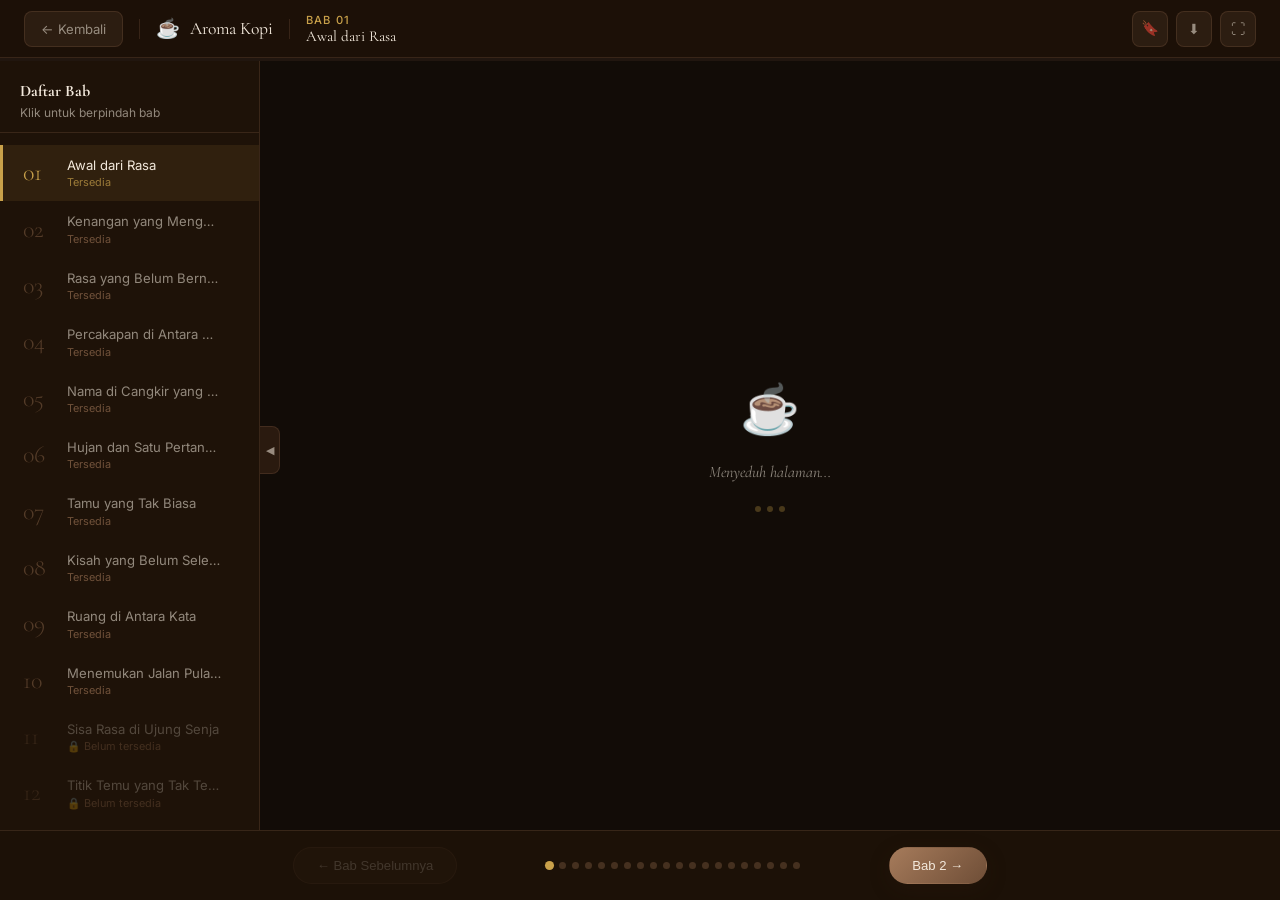
==== pdf-viewer.html @ 1c387f7a "Update pdf-viewer.html" ====
<!DOCTYPE html>
<html lang="id">
<head>
  <meta charset="UTF-8">
  <meta name="viewport" content="width=device-width, initial-scale=1.0">
  <title>PDF Viewer — Aroma Kopi, Rasa Kenangan</title>
  <link rel="preconnect" href="https://fonts.googleapis.com">
  <link rel="preconnect" href="https://fonts.gstatic.com" crossorigin>
  <link href="https://fonts.googleapis.com/css2?family=Cormorant+Garamond:ital,wght@0,400;0,500;0,600;1,400&family=Inter:wght@300;400;500&display=swap" rel="stylesheet">
  <style>
    *, *::before, *::after { box-sizing: border-box; margin: 0; padding: 0; }

    :root {
      --bg:          #120C07;
      --surface:     #1E1208;
      --surface2:    #2A1A0F;
      --border:      rgba(166,123,91,0.2);
      --gold:        #C9A14A;
      --gold-light:  #E8C987;
      --cream:       #F3E9DC;
      --cream-dim:   rgba(243,233,220,0.55);
      --brown:       #A67B5B;
      --transition:  all 0.3s cubic-bezier(0.4,0,0.2,1);
    }

    html, body {
      height: 100%; background: var(--bg);
      color: var(--cream); font-family: 'Inter', sans-serif;
      overflow: hidden;
    }

    /* ── Top Bar ── */
    .topbar {
      position: fixed; top: 0; left: 0; right: 0; z-index: 100;
      height: 58px;
      background: rgba(30,18,8,0.92);
      backdrop-filter: blur(16px);
      border-bottom: 1px solid var(--border);
      display: flex; align-items: center;
      padding: 0 1.5rem; gap: 1rem;
    }

    .topbar-brand {
      display: flex; align-items: center; gap: 0.6rem;
      font-family: 'Cormorant Garamond', serif;
      font-size: 1.1rem; color: var(--cream);
      text-decoration: none; white-space: nowrap;
      flex-shrink: 0;
    }
    .topbar-brand span:first-child { font-size: 1.2rem; }

    .topbar-divider {
      width: 1px; height: 20px;
      background: var(--border); flex-shrink: 0;
    }

    .chapter-info {
      flex: 1; min-width: 0;
    }
    .chapter-info-label {
      font-size: 0.7rem; letter-spacing: 0.12em;
      text-transform: uppercase; color: var(--gold);
      font-weight: 500;
    }
    .chapter-info-title {
      font-family: 'Cormorant Garamond', serif;
      font-size: 0.95rem; color: var(--cream);
      white-space: nowrap; overflow: hidden; text-overflow: ellipsis;
    }

    .topbar-actions {
      display: flex; align-items: center; gap: 0.5rem; flex-shrink: 0;
    }

    .icon-btn {
      width: 36px; height: 36px;
      background: rgba(166,123,91,0.12);
      border: 1px solid var(--border);
      border-radius: 8px; color: var(--cream-dim);
      font-size: 0.9rem; cursor: pointer;
      display: flex; align-items: center; justify-content: center;
      transition: var(--transition); position: relative;
    }
    .icon-btn:hover {
      background: rgba(201,161,74,0.15);
      border-color: rgba(201,161,74,0.3);
      color: var(--gold);
    }
    .icon-btn[data-bookmarked="true"] { color: var(--gold); }

    .icon-btn .tooltip {
      position: absolute; bottom: calc(100% + 8px); left: 50%;
      transform: translateX(-50%);
      background: var(--surface2);
      border: 1px solid var(--border);
      color: var(--cream); font-size: 0.72rem;
      padding: 0.3rem 0.6rem; border-radius: 6px;
      white-space: nowrap; pointer-events: none;
      opacity: 0; transition: opacity 0.2s;
    }
    .icon-btn:hover .tooltip { opacity: 1; }

    .btn-back {
      display: flex; align-items: center; gap: 0.5rem;
      padding: 0 1rem; height: 36px;
      background: rgba(166,123,91,0.12);
      border: 1px solid var(--border);
      border-radius: 8px; color: var(--cream-dim);
      font-size: 0.82rem; cursor: pointer;
      transition: var(--transition); text-decoration: none;
      white-space: nowrap;
    }
    .btn-back:hover { color: var(--cream); border-color: var(--brown); }

    /* ── Reading Progress Bar ── */
    .reading-progress {
      position: fixed; top: 58px; left: 0; right: 0; z-index: 99;
      height: 3px; background: rgba(166,123,91,0.1);
    }
    .reading-progress-fill {
      height: 100%;
      background: linear-gradient(90deg, var(--brown), var(--gold));
      width: 0%; transition: width 0.3s ease;
    }

    /* ── Main Layout ── */
    .main {
      position: fixed;
      top: 61px; bottom: 70px;
      left: 0; right: 0;
      display: flex;
    }

    /* ── Side Panel ── */
    .side-panel {
      width: 260px; flex-shrink: 0;
      background: var(--surface);
      border-right: 1px solid var(--border);
      display: flex; flex-direction: column;
      transition: width 0.35s cubic-bezier(0.4,0,0.2,1),
                  opacity 0.35s ease;
      overflow: hidden;
    }
    .side-panel.collapsed { width: 0; opacity: 0; }

    .side-panel-header {
      padding: 1.25rem 1.25rem 0.75rem;
      border-bottom: 1px solid var(--border);
      flex-shrink: 0;
    }
    .side-panel-header h3 {
      font-family: 'Cormorant Garamond', serif;
      font-size: 1rem; color: var(--cream); margin-bottom: 0.25rem;
    }
    .side-panel-header p {
      font-size: 0.75rem; color: var(--cream-dim);
    }

    .chapter-list {
      flex: 1; overflow-y: auto; padding: 0.75rem 0;
    }
    .chapter-list::-webkit-scrollbar { width: 4px; }
    .chapter-list::-webkit-scrollbar-track { background: transparent; }
    .chapter-list::-webkit-scrollbar-thumb { background: var(--border); border-radius: 2px; }

    .chapter-item {
      display: flex; align-items: center; gap: 0.75rem;
      padding: 0.75rem 1.25rem;
      cursor: pointer; transition: var(--transition);
      border-left: 3px solid transparent;
      position: relative;
    }
    .chapter-item:hover { background: rgba(166,123,91,0.08); }
    .chapter-item.active {
      background: rgba(201,161,74,0.1);
      border-left-color: var(--gold);
    }
    .chapter-item.locked { opacity: 0.45; cursor: not-allowed; }

    .chapter-item-num {
      font-family: 'Cormorant Garamond', serif;
      font-size: 1.5rem; font-weight: 300;
      color: rgba(166,123,91,0.4); line-height: 1;
      min-width: 32px;
    }
    .chapter-item.active .chapter-item-num { color: var(--gold); }

    .chapter-item-info { flex: 1; min-width: 0; }
    .chapter-item-title {
      font-size: 0.82rem; color: var(--cream-dim);
      white-space: nowrap; overflow: hidden; text-overflow: ellipsis;
      transition: color 0.2s;
    }
    .chapter-item:hover .chapter-item-title,
    .chapter-item.active .chapter-item-title { color: var(--cream); }
    .chapter-item-status {
      font-size: 0.68rem; color: rgba(166,123,91,0.6);
      margin-top: 0.15rem;
    }
    .chapter-item.active .chapter-item-status { color: var(--gold); opacity: 0.7; }

    .read-dot {
      width: 6px; height: 6px; border-radius: 50%;
      background: var(--gold); flex-shrink: 0;
      opacity: 0; transition: opacity 0.2s;
    }
    .chapter-item.read .read-dot { opacity: 1; }

    /* ── PDF Area ── */
    .pdf-area {
      flex: 1; position: relative; overflow: hidden;
    }

    .pdf-loading {
      position: absolute; inset: 0;
      display: flex; flex-direction: column;
      align-items: center; justify-content: center; gap: 1.5rem;
      z-index: 10;
    }
    .loading-cup {
      font-size: 3rem; animation: float 2s ease-in-out infinite;
    }
    @keyframes float {
      0%, 100% { transform: translateY(0); }
      50% { transform: translateY(-10px); }
    }
    .loading-text {
      font-family: 'Cormorant Garamond', serif;
      font-size: 1rem; color: var(--cream-dim); font-style: italic;
    }
    .loading-dots {
      display: flex; gap: 6px;
    }
    .loading-dots span {
      width: 6px; height: 6px; border-radius: 50%;
      background: var(--gold); opacity: 0.3;
      animation: dotPulse 1.2s ease-in-out infinite;
    }
    .loading-dots span:nth-child(2) { animation-delay: 0.2s; }
    .loading-dots span:nth-child(3) { animation-delay: 0.4s; }
    @keyframes dotPulse {
      0%, 100% { opacity: 0.3; transform: scale(1); }
      50% { opacity: 1; transform: scale(1.3); }
    }

    #pdfFrame {
      width: 100%; height: 100%;
      border: none; display: none;
    }

    /* ── Bottom Nav ── */
    .bottombar {
      position: fixed; bottom: 0; left: 0; right: 0; z-index: 100;
      height: 70px;
      background: rgba(30,18,8,0.95);
      backdrop-filter: blur(16px);
      border-top: 1px solid var(--border);
      display: flex; align-items: center; justify-content: center;
      gap: 1rem; padding: 0 2rem;
    }

    .nav-chapter-btn {
      display: flex; align-items: center; gap: 0.6rem;
      padding: 0.65rem 1.4rem;
      background: rgba(166,123,91,0.1);
      border: 1px solid var(--border);
      border-radius: 30px; color: var(--cream-dim);
      font-size: 0.82rem; font-weight: 400;
      cursor: pointer; transition: var(--transition);
      text-decoration: none; white-space: nowrap;
    }
    .nav-chapter-btn:hover:not(:disabled) {
      background: rgba(201,161,74,0.15);
      border-color: rgba(201,161,74,0.4);
      color: var(--cream);
    }
    .nav-chapter-btn:disabled {
      opacity: 0.3; cursor: not-allowed;
    }
    .nav-chapter-btn.primary {
      background: linear-gradient(135deg, var(--brown), #6F4E37);
      border-color: transparent; color: var(--cream);
      font-weight: 500;
      box-shadow: 0 6px 20px rgba(45,27,14,0.3);
    }
    .nav-chapter-btn.primary:hover:not(:disabled) {
      background: linear-gradient(135deg, var(--gold), #B8860B);
      box-shadow: 0 10px 30px rgba(201,161,74,0.3);
      transform: translateY(-1px);
    }

    .bottombar-center {
      display: flex; align-items: center; gap: 0.75rem;
      flex: 1; justify-content: center; max-width: 400px;
    }
    .chapter-dots {
      display: flex; gap: 6px; align-items: center;
    }
    .chapter-dot {
      width: 7px; height: 7px; border-radius: 50%;
      background: rgba(166,123,91,0.3);
      transition: var(--transition); cursor: pointer;
    }
    .chapter-dot.active {
      background: var(--gold); transform: scale(1.3);
    }
    .chapter-dot.read {
      background: rgba(201,161,74,0.5);
    }
    .chapter-dot:hover { background: var(--brown); }

    /* ── Toast Notification ── */
    .toast {
      position: fixed; bottom: 90px; left: 50%;
      transform: translateX(-50%) translateY(20px);
      background: var(--surface2);
      border: 1px solid var(--border);
      color: var(--cream); font-size: 0.85rem;
      padding: 0.6rem 1.25rem; border-radius: 30px;
      opacity: 0; transition: all 0.3s ease;
      pointer-events: none; z-index: 200;
      white-space: nowrap;
    }
    .toast.show {
      opacity: 1; transform: translateX(-50%) translateY(0);
    }

    /* ── Toggle Panel Button ── */
    .toggle-panel {
      position: fixed; left: 260px; top: 50%;
      transform: translateY(-50%);
      z-index: 101; transition: left 0.35s cubic-bezier(0.4,0,0.2,1);
    }
    .toggle-panel.collapsed { left: 0; }
    .toggle-panel-btn {
      width: 20px; height: 48px;
      background: var(--surface2);
      border: 1px solid var(--border);
      border-left: none;
      border-radius: 0 8px 8px 0;
      cursor: pointer; color: var(--cream-dim);
      display: flex; align-items: center; justify-content: center;
      font-size: 0.7rem; transition: var(--transition);
    }
    .toggle-panel-btn:hover { color: var(--gold); }

    /* ── Responsive ── */
    @media (max-width: 768px) {
      .side-panel { display: none; }
      .toggle-panel { display: none; }
      .topbar { padding: 0 1rem; gap: 0.75rem; }
      .chapter-info-title { display: none; }
      .bottombar { padding: 0 1rem; gap: 0.5rem; }
      .nav-chapter-btn { padding: 0.6rem 1rem; font-size: 0.78rem; }
    }
  </style>
</head>
<body>

  <!-- ── Top Bar ── -->
  <div class="topbar">
    <a href="index.html" class="btn-back">
      ← Kembali
    </a>
    <div class="topbar-divider"></div>
    <div class="topbar-brand">
      <span>☕</span>
      <span>Aroma Kopi</span>
    </div>
    <div class="topbar-divider"></div>
    <div class="chapter-info">
      <div class="chapter-info-label" id="chapterLabel">Memuat...</div>
      <div class="chapter-info-title" id="chapterTitle">—</div>
    </div>
    <div class="topbar-actions">
      <button class="icon-btn" id="bookmarkBtn" onclick="toggleBookmark()">
        🔖
        <span class="tooltip">Bookmark</span>
      </button>
      <button class="icon-btn" onclick="downloadPdf()">
        ⬇
        <span class="tooltip">Download PDF</span>
      </button>
      <button class="icon-btn" onclick="toggleFullscreen()">
        ⛶
        <span class="tooltip">Fullscreen</span>
      </button>
    </div>
  </div>

  <!-- Reading Progress -->
  <div class="reading-progress">
    <div class="reading-progress-fill" id="readingProgress"></div>
  </div>

  <!-- ── Main ── -->
  <div class="main" id="mainLayout">

    <!-- Side Panel -->
    <div class="side-panel" id="sidePanel">
      <div class="side-panel-header">
        <h3>Daftar Bab</h3>
        <p>Klik untuk berpindah bab</p>
      </div>
      <div class="chapter-list" id="chapterList"></div>
    </div>

    <!-- PDF Area -->
    <div class="pdf-area">
      <div class="pdf-loading" id="pdfLoading">
        <div class="loading-cup">☕</div>
        <div class="loading-text">Menyeduh halaman...</div>
        <div class="loading-dots">
          <span></span><span></span><span></span>
        </div>
      </div>
      <iframe id="pdfFrame" title="PDF Viewer"></iframe>
    </div>

  </div>

  <!-- Toggle Panel Button -->
  <div class="toggle-panel" id="togglePanel">
    <button class="toggle-panel-btn" onclick="toggleSidePanel()" id="togglePanelBtn">◀</button>
  </div>

  <!-- ── Bottom Nav ── -->
  <div class="bottombar">
    <button class="nav-chapter-btn" id="prevBtn" onclick="goToChapter(currentChapter - 1)" disabled>
      ← Bab Sebelumnya
    </button>
    <div class="bottombar-center">
      <div class="chapter-dots" id="chapterDots"></div>
    </div>
    <button class="nav-chapter-btn primary" id="nextBtn" onclick="goToChapter(currentChapter + 1)">
      Bab Selanjutnya →
    </button>
  </div>

  <!-- Toast -->
  <div class="toast" id="toast"></div>

  <script>
    // ── Chapter Data (Updated: 20 Chapters, Bab 1-10 Available, Bab 11-20 Locked) ──
    const CHAPTERS = [
      { num: 1, title: "Awal dari Rasa", file: "drafts/aroma_kopi_rasa_kenangan_bab1.pdf", available: true },
      { num: 2, title: "Kenangan yang Mengendap", file: "drafts/aroma_kopi_rasa_kenangan_bab2.pdf", available: true },
      { num: 3, title: "Rasa yang Belum Bernama", file: "drafts/aroma_kopi_rasa_kenangan_bab3.pdf", available: true },
      { num: 4, title: "Percakapan di Antara Hening", file: "drafts/aroma_kopi_rasa_kenangan_bab4.pdf", available: true },
      { num: 5, title: "Nama di Cangkir yang Kelima", file: "drafts/aroma_kopi_rasa_kenangan_bab5.pdf", available: true },
      { num: 6, title: "Hujan dan Satu Pertanyaan", file: "drafts/aroma_kopi_rasa_kenangan_bab6.pdf", available: true },
      { num: 7, title: "Tamu yang Tak Biasa", file: "drafts/aroma_kopi_rasa_kenangan_bab7.pdf", available: true },
      { num: 8, title: "Kisah yang Belum Selesai", file: "drafts/aroma_kopi_rasa_kenangan_bab8.pdf", available: true },
      { num: 9, title: "Ruang di Antara Kata", file: "drafts/aroma_kopi_rasa_kenangan_bab9.pdf", available: true },
      { num: 10, title: "Menemukan Jalan Pulang", file: "drafts/aroma_kopi_rasa_kenangan_bab10.pdf", available: true },
      { num: 11, title: "Sisa Rasa di Ujung Senja", file: "drafts/aroma_kopi_rasa_kenangan_bab11.pdf", available: false },
      { num: 12, title: "Titik Temu yang Tak Terduga", file: "drafts/aroma_kopi_rasa_kenangan_bab12.pdf", available: false },
      { num: 13, title: "Cerita yang Tak Bisa Diulang", file: "drafts/aroma_kopi_rasa_kenangan_bab13.pdf", available: false },
      { num: 14, title: "Jeda yang Berarti", file: "drafts/aroma_kopi_rasa_kenangan_bab14.pdf", available: false },
      { num: 15, title: "Kembali ke Stasiun Itu", file: "drafts/aroma_kopi_rasa_kenangan_bab15.pdf", available: false },
      { num: 16, title: "Kata yang Akhirnya Terucap", file: "drafts/aroma_kopi_rasa_kenangan_bab16.pdf", available: false },
      { num: 17, title: "Antara Berani dan Takut", file: "drafts/aroma_kopi_rasa_kenangan_bab17.pdf", available: false },
      { num: 18, title: "Rasa yang Tak Terbantahkan", file: "drafts/aroma_kopi_rasa_kenangan_bab18.pdf", available: false },
      { num: 19, title: "Memilih untuk Percaya", file: "drafts/aroma_kopi_rasa_kenangan_bab19.pdf", available: false },
      { num: 20, title: "Aroma yang Tersisa", file: "drafts/aroma_kopi_rasa_kenangan_bab20.pdf", available: false }
    ];

    // ── State ─────────────────────────────────────────────────
    let currentChapter = 1;
    let sidePanelOpen = true;
    let readChapters = JSON.parse(localStorage.getItem('ak_read') || '[]');
    let bookmarks    = JSON.parse(localStorage.getItem('ak_bookmarks') || '[]');

    // ── Init ─────────────────────────────────────────────────
    window.addEventListener('DOMContentLoaded', () => {
      // Get chapter from URL param
      const params = new URLSearchParams(window.location.search);
      const fileParam = params.get('file');
      const chapParam = parseInt(params.get('bab'));

      if (chapParam && CHAPTERS.find(c => c.num === chapParam)) {
        currentChapter = chapParam;
      } else if (fileParam) {
        const match = fileParam.match(/bab(\d+)/i);
        if (match) currentChapter = parseInt(match[1]);
      }

      buildChapterList();
      buildDots();
      loadChapter(currentChapter, false);
    });

    // ── Build UI ──────────────────────────────────────────────
    function buildChapterList() {
      const list = document.getElementById('chapterList');
      list.innerHTML = '';
      CHAPTERS.forEach(ch => {
        const isRead = readChapters.includes(ch.num);
        const isActive = ch.num === currentChapter;
        const div = document.createElement('div');
        div.className = `chapter-item ${isActive ? 'active' : ''} ${!ch.available ? 'locked' : ''} ${isRead ? 'read' : ''}`;
        div.dataset.num = ch.num;
        div.innerHTML = `
          <span class="chapter-item-num">${String(ch.num).padStart(2,'0')}</span>
          <div class="chapter-item-info">
            <div class="chapter-item-title">${ch.title}</div>
            <div class="chapter-item-status">${ch.available ? (isRead ? '✓ Sudah dibaca' : 'Tersedia') : '🔒 Belum tersedia'}</div>
          </div>
          <span class="read-dot"></span>
        `;
        if (ch.available) {
          div.addEventListener('click', () => goToChapter(ch.num));
        }
        list.appendChild(div);
      });
    }

    function buildDots() {
      const container = document.getElementById('chapterDots');
      container.innerHTML = '';
      CHAPTERS.forEach(ch => {
        const dot = document.createElement('div');
        dot.className = `chapter-dot ${ch.num === currentChapter ? 'active' : ''} ${readChapters.includes(ch.num) ? 'read' : ''}`;
        dot.title = `Bab ${ch.num}: ${ch.title}`;
        if (ch.available) dot.addEventListener('click', () => goToChapter(ch.num));
        container.appendChild(dot);
      });
    }

    // ── Load Chapter ─────────────────────────────────────────
    function loadChapter(num, animate = true) {
      const ch = CHAPTERS.find(c => c.num === num);
      if (!ch) return;
      if (!ch.available) {
        showToast(`Bab ${num} belum tersedia — sabar ya! ☕`);
        return;
      }

      currentChapter = num;

      // Update URL without reload
      const url = new URL(window.location);
      url.searchParams.set('bab', num);
      window.history.pushState({}, '', url);

      // Update header info
      document.getElementById('chapterLabel').textContent = `Bab ${String(num).padStart(2,'0')}`;
      document.getElementById('chapterTitle').textContent = ch.title;
      document.title = `Bab ${num}: ${ch.title} — Aroma Kopi`;

      // Update bookmark btn
      document.getElementById('bookmarkBtn').dataset.bookmarked =
        bookmarks.includes(num) ? 'true' : 'false';

      // Show loading
      const loading = document.getElementById('pdfLoading');
      const frame   = document.getElementById('pdfFrame');
      if (animate) {
        frame.style.display = 'none';
        loading.style.display = 'flex';
      }

      // Load PDF
      frame.src = ch.file + '#view=FitH&toolbar=1&navpanes=0&scrollbar=1';
      frame.onload = () => {
        loading.style.display = 'none';
        frame.style.display = 'block';
        markAsRead(num);
        // Animate reading progress
        animateReadingProgress();
      };

      // Update nav buttons
      updateNavButtons();
      buildChapterList();
      buildDots();
    }

    function goToChapter(num) {
      const ch = CHAPTERS.find(c => c.num === num);
      if (!ch) return;
      if (!ch.available) {
        showToast(`Bab ${num} belum tersedia — sabar ya! ☕`);
        return;
      }
      loadChapter(num);
    }

    // ── Nav Buttons ───────────────────────────────────────────
    function updateNavButtons() {
      const prevBtn = document.getElementById('prevBtn');
      const nextBtn = document.getElementById('nextBtn');

      const prevCh = CHAPTERS.find(c => c.num === currentChapter - 1);
      const nextCh = CHAPTERS.find(c => c.num === currentChapter + 1);

      // Prev
      if (prevCh && prevCh.available) {
        prevBtn.disabled = false;
        prevBtn.textContent = `← Bab ${prevCh.num}`;
        prevBtn.onclick = () => goToChapter(prevCh.num);
      } else if (prevCh && !prevCh.available) {
        prevBtn.disabled = false;
        prevBtn.textContent = `← Bab ${prevCh.num} (Segera)`;
        prevBtn.onclick = () => showToast(`Bab ${prevCh.num} belum tersedia — sabar ya! ☕`);
        prevBtn.className = 'nav-chapter-btn';
      } else {
        prevBtn.disabled = true;
        prevBtn.textContent = `← Bab Sebelumnya`;
      }

      // Next
      if (nextCh && nextCh.available) {
        nextBtn.disabled = false;
        nextBtn.textContent = `Bab ${nextCh.num} →`;
        nextBtn.className = 'nav-chapter-btn primary';
        nextBtn.onclick = () => goToChapter(nextCh.num);
      } else if (nextCh && !nextCh.available) {
        nextBtn.disabled = false;
        nextBtn.textContent = `Bab ${nextCh.num} (Segera) →`;
        nextBtn.className = 'nav-chapter-btn';
        nextBtn.onclick = () => showToast(`Bab ${nextCh.num} belum tersedia — sabar ya! ☕`);
      } else {
        nextBtn.disabled = true;
        nextBtn.textContent = `Selesai 🎉`;
        nextBtn.className = 'nav-chapter-btn';
      }
    }

    // ── Reading Progress ──────────────────────────────────────
    function animateReadingProgress() {
      const available = CHAPTERS.filter(c => c.available).length;
      const pct = (currentChapter / available) * 100;
      const bar = document.getElementById('readingProgress');
      bar.style.width = '0%';
      setTimeout(() => bar.style.width = Math.min(pct, 100) + '%', 200);
    }

    // ── Read Tracking ─────────────────────────────────────────
    function markAsRead(num) {
      if (!readChapters.includes(num)) {
        readChapters.push(num);
        localStorage.setItem('ak_read', JSON.stringify(readChapters));
        const times = JSON.parse(localStorage.getItem('ak_read_times') || '{}');
        times[num] = new Date().toISOString();
        localStorage.setItem('ak_read_times', JSON.stringify(times));
      }
    }

    // ── Bookmark ──────────────────────────────────────────────
    function toggleBookmark() {
      const btn = document.getElementById('bookmarkBtn');
      const idx = bookmarks.indexOf(currentChapter);
      if (idx === -1) {
        bookmarks.push(currentChapter);
        btn.dataset.bookmarked = 'true';
        showToast('🔖 Bab ini di-bookmark!');
      } else {
        bookmarks.splice(idx, 1);
        btn.dataset.bookmarked = 'false';
        showToast('Bookmark dihapus');
      }
      localStorage.setItem('ak_bookmarks', JSON.stringify(bookmarks));
    }

    // ── Side Panel ────────────────────────────────────────────
    function toggleSidePanel() {
      sidePanelOpen = !sidePanelOpen;
      const panel       = document.getElementById('sidePanel');
      const toggleWrap  = document.getElementById('togglePanel');
      const toggleBtn   = document.getElementById('togglePanelBtn');
      panel.classList.toggle('collapsed', !sidePanelOpen);
      toggleWrap.classList.toggle('collapsed', !sidePanelOpen);
      toggleBtn.textContent = sidePanelOpen ? '◀' : '▶';
    }

    // ── Download ──────────────────────────────────────────────
    function downloadPdf() {
      const ch = CHAPTERS.find(c => c.num === currentChapter);
      if (!ch || !ch.available || !ch.file) {
        showToast('Bab ini belum tersedia untuk diunduh');
        return;
      }
      const a = document.createElement('a');
      a.href = ch.file;
      a.download = `Aroma_Kopi_Bab${ch.num}_${ch.title.replace(/\s+/g,'_')}.pdf`;
      document.body.appendChild(a);
      a.click();
      document.body.removeChild(a);
      showToast('⬇ Mengunduh PDF...');
    }

    // ── Fullscreen ────────────────────────────────────────────
    function toggleFullscreen() {
      if (!document.fullscreenElement) {
        document.documentElement.requestFullscreen().catch(() => {});
      } else {
        document.exitFullscreen();
      }
    }

    // ── Toast ─────────────────────────────────────────────────
    function showToast(msg) {
      const toast = document.getElementById('toast');
      toast.textContent = msg;
      toast.classList.add('show');
      setTimeout(() => toast.classList.remove('show'), 2800);
    }

    // ── Keyboard Shortcuts ────────────────────────────────────
    document.addEventListener('keydown', e => {
      if (e.key === 'ArrowRight' || e.key === 'ArrowDown') goToChapter(currentChapter + 1);
      if (e.key === 'ArrowLeft'  || e.key === 'ArrowUp')   goToChapter(currentChapter - 1);
      if (e.key === 'b' || e.key === 'B') toggleBookmark();
      if (e.key === 'F11') { e.preventDefault(); toggleFullscreen(); }
      if ((e.ctrlKey || e.metaKey) && e.key === 'd') { e.preventDefault(); downloadPdf(); }
    });
  </script>
</body>
</html>
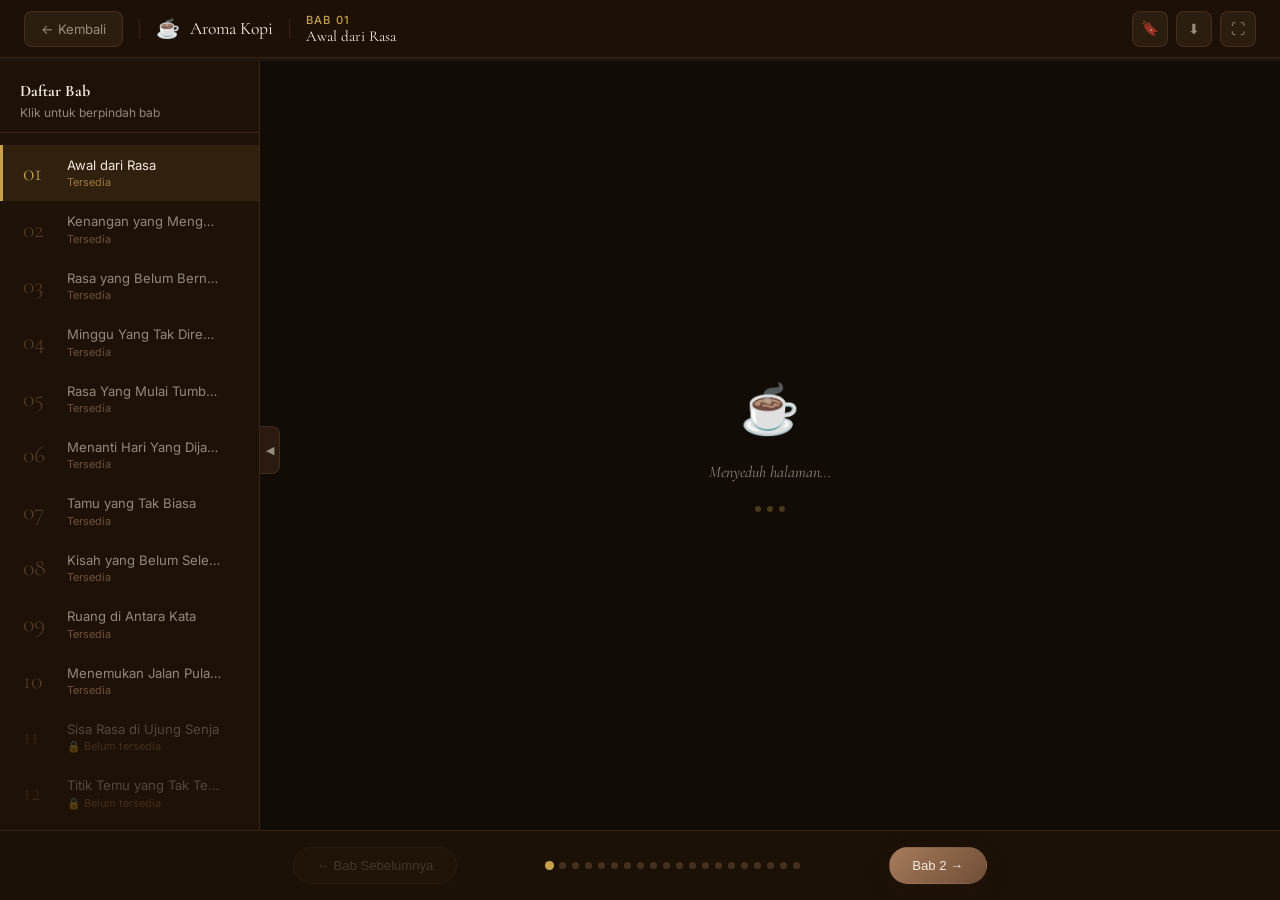
==== commit b81a5d42: "Update pdf-viewer.html" ====
--- a/pdf-viewer.html
+++ b/pdf-viewer.html
@@ -446,9 +446,9 @@
       { num: 1, title: "Awal dari Rasa", file: "drafts/aroma_kopi_rasa_kenangan_bab1.pdf", available: true },
       { num: 2, title: "Kenangan yang Mengendap", file: "drafts/aroma_kopi_rasa_kenangan_bab2.pdf", available: true },
       { num: 3, title: "Rasa yang Belum Bernama", file: "drafts/aroma_kopi_rasa_kenangan_bab3.pdf", available: true },
-      { num: 4, title: "Percakapan di Antara Hening", file: "drafts/aroma_kopi_rasa_kenangan_bab4.pdf", available: true },
-      { num: 5, title: "Nama di Cangkir yang Kelima", file: "drafts/aroma_kopi_rasa_kenangan_bab5.pdf", available: true },
-      { num: 6, title: "Hujan dan Satu Pertanyaan", file: "drafts/aroma_kopi_rasa_kenangan_bab6.pdf", available: true },
+      { num: 4, title: "Minggu Yang Tak Direncakan", file: "drafts/aroma_kopi_rasa_kenangan_bab4.pdf", available: true },
+      { num: 5, title: "Rasa Yang Mulai Tumbuh", file: "drafts/aroma_kopi_rasa_kenangan_bab5.pdf", available: true },
+      { num: 6, title: "Menanti Hari Yang Dijanjikan", file: "drafts/aroma_kopi_rasa_kenangan_bab6.pdf", available: true },
       { num: 7, title: "Tamu yang Tak Biasa", file: "drafts/aroma_kopi_rasa_kenangan_bab7.pdf", available: true },
       { num: 8, title: "Kisah yang Belum Selesai", file: "drafts/aroma_kopi_rasa_kenangan_bab8.pdf", available: true },
       { num: 9, title: "Ruang di Antara Kata", file: "drafts/aroma_kopi_rasa_kenangan_bab9.pdf", available: true },
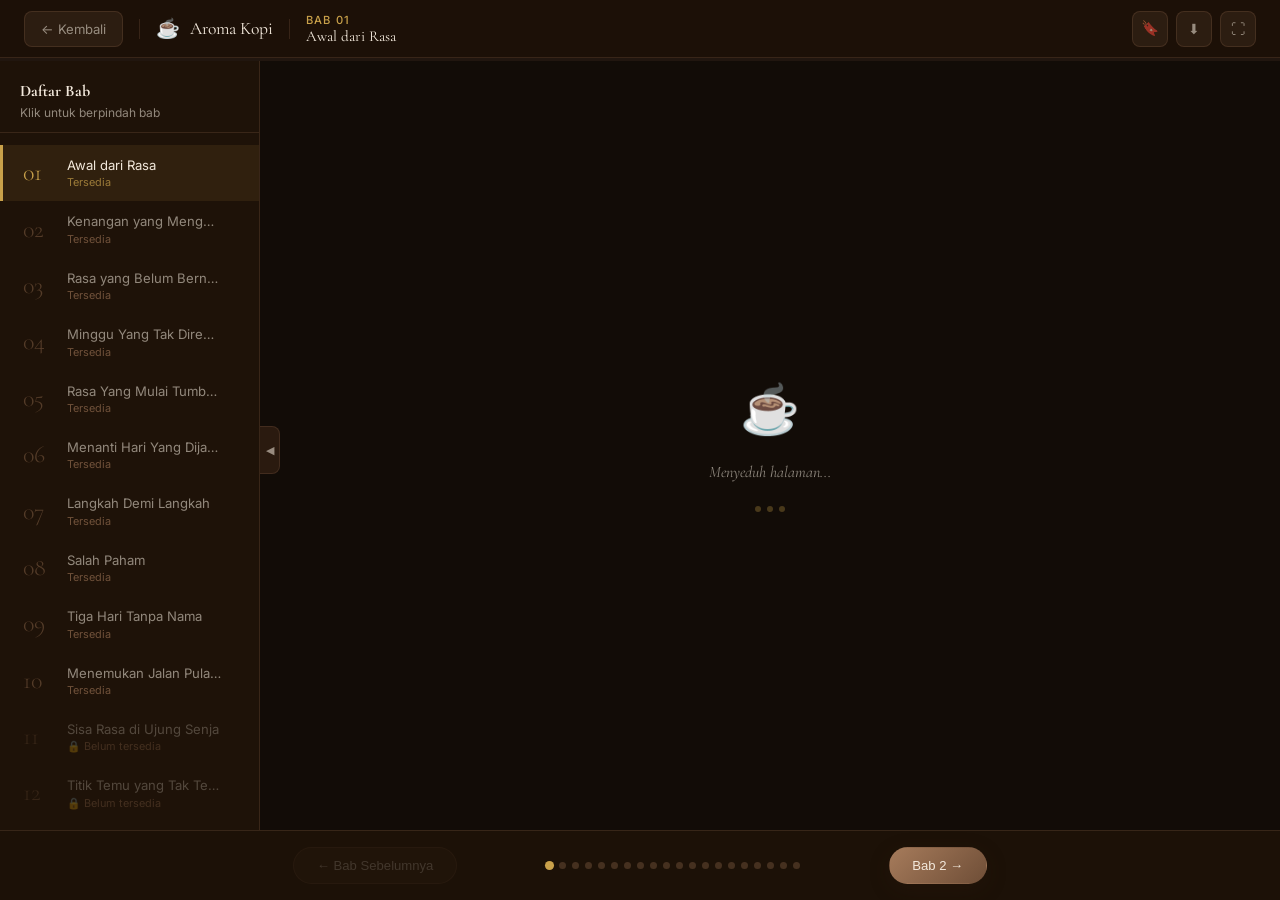
==== commit 547f1375: "Update pdf-viewer.html" ====
--- a/pdf-viewer.html
+++ b/pdf-viewer.html
@@ -449,9 +449,9 @@
       { num: 4, title: "Minggu Yang Tak Direncakan", file: "drafts/aroma_kopi_rasa_kenangan_bab4.pdf", available: true },
       { num: 5, title: "Rasa Yang Mulai Tumbuh", file: "drafts/aroma_kopi_rasa_kenangan_bab5.pdf", available: true },
       { num: 6, title: "Menanti Hari Yang Dijanjikan", file: "drafts/aroma_kopi_rasa_kenangan_bab6.pdf", available: true },
-      { num: 7, title: "Tamu yang Tak Biasa", file: "drafts/aroma_kopi_rasa_kenangan_bab7.pdf", available: true },
-      { num: 8, title: "Kisah yang Belum Selesai", file: "drafts/aroma_kopi_rasa_kenangan_bab8.pdf", available: true },
-      { num: 9, title: "Ruang di Antara Kata", file: "drafts/aroma_kopi_rasa_kenangan_bab9.pdf", available: true },
+      { num: 7, title: "Langkah Demi Langkah", file: "drafts/aroma_kopi_rasa_kenangan_bab7.pdf", available: true },
+      { num: 8, title: "Salah Paham", file: "drafts/aroma_kopi_rasa_kenangan_bab8.pdf", available: true },
+      { num: 9, title: "Tiga Hari Tanpa Nama", file: "drafts/aroma_kopi_rasa_kenangan_bab9.pdf", available: true },
       { num: 10, title: "Menemukan Jalan Pulang", file: "drafts/aroma_kopi_rasa_kenangan_bab10.pdf", available: true },
       { num: 11, title: "Sisa Rasa di Ujung Senja", file: "drafts/aroma_kopi_rasa_kenangan_bab11.pdf", available: false },
       { num: 12, title: "Titik Temu yang Tak Terduga", file: "drafts/aroma_kopi_rasa_kenangan_bab12.pdf", available: false },
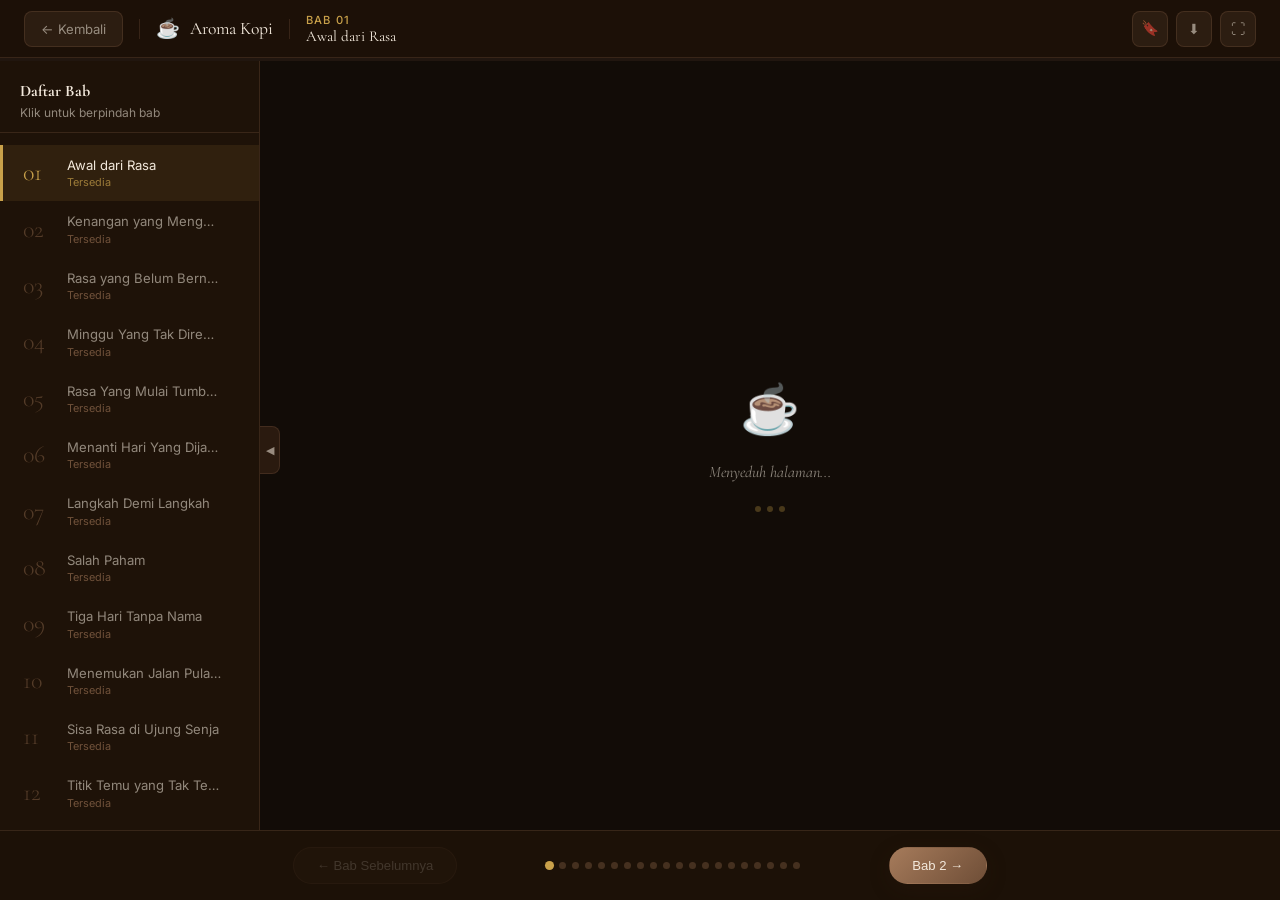
==== commit 6f7078aa: "Update pdf-viewer.html" ====
--- a/pdf-viewer.html
+++ b/pdf-viewer.html
@@ -453,9 +453,9 @@
       { num: 8, title: "Salah Paham", file: "drafts/aroma_kopi_rasa_kenangan_bab8.pdf", available: true },
       { num: 9, title: "Tiga Hari Tanpa Nama", file: "drafts/aroma_kopi_rasa_kenangan_bab9.pdf", available: true },
       { num: 10, title: "Menemukan Jalan Pulang", file: "drafts/aroma_kopi_rasa_kenangan_bab10.pdf", available: true },
-      { num: 11, title: "Sisa Rasa di Ujung Senja", file: "drafts/aroma_kopi_rasa_kenangan_bab11.pdf", available: false },
-      { num: 12, title: "Titik Temu yang Tak Terduga", file: "drafts/aroma_kopi_rasa_kenangan_bab12.pdf", available: false },
-      { num: 13, title: "Cerita yang Tak Bisa Diulang", file: "drafts/aroma_kopi_rasa_kenangan_bab13.pdf", available: false },
+      { num: 11, title: "Sisa Rasa di Ujung Senja", file: "drafts/aroma_kopi_rasa_kenangan_bab11.pdf", available: true },
+      { num: 12, title: "Titik Temu yang Tak Terduga", file: "drafts/aroma_kopi_rasa_kenangan_bab12.pdf", available: true },
+      { num: 13, title: "Cerita yang Tak Bisa Diulang", file: "drafts/aroma_kopi_rasa_kenangan_bab13.pdf", available: true },
       { num: 14, title: "Jeda yang Berarti", file: "drafts/aroma_kopi_rasa_kenangan_bab14.pdf", available: false },
       { num: 15, title: "Kembali ke Stasiun Itu", file: "drafts/aroma_kopi_rasa_kenangan_bab15.pdf", available: false },
       { num: 16, title: "Kata yang Akhirnya Terucap", file: "drafts/aroma_kopi_rasa_kenangan_bab16.pdf", available: false },
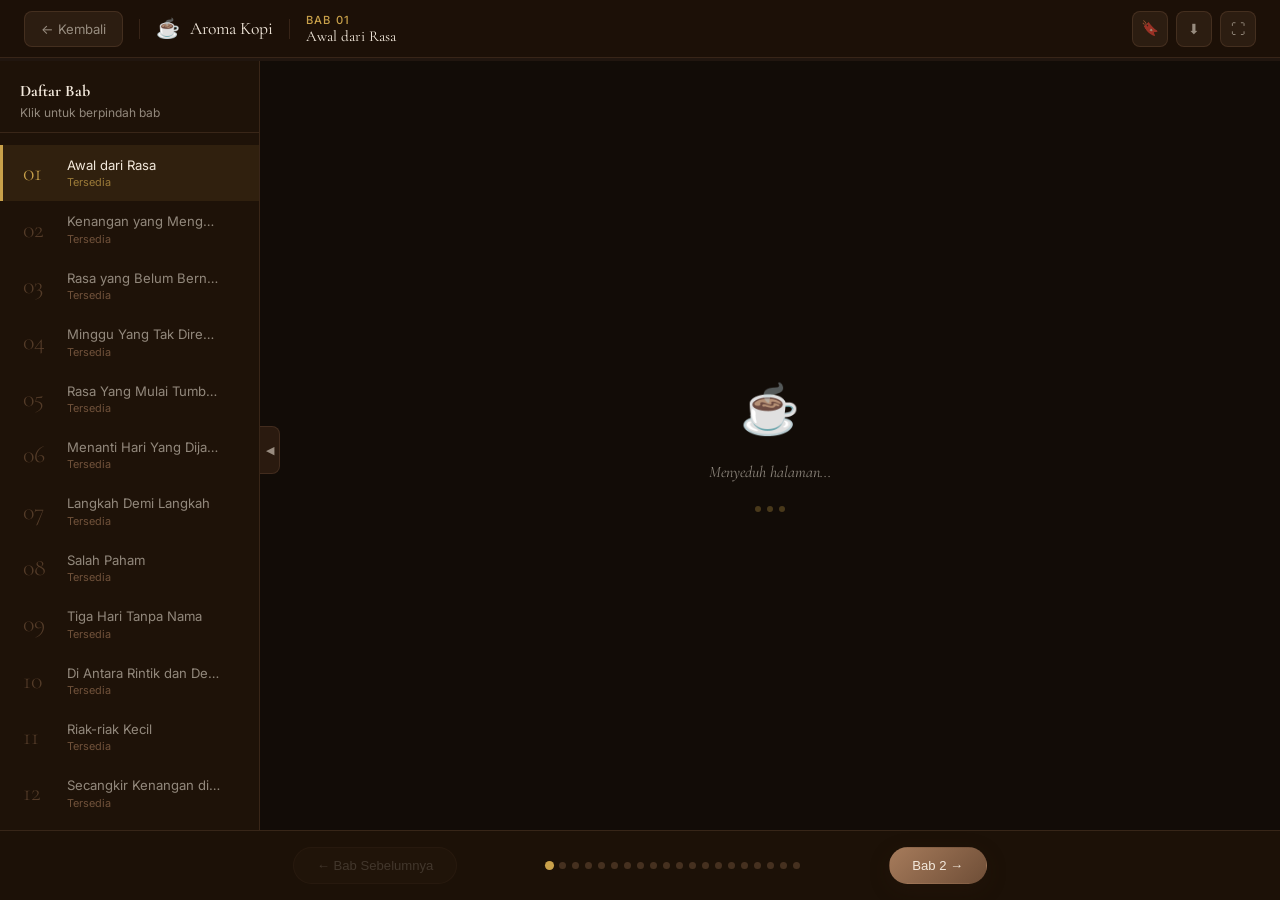
==== commit 47936a9e: "Update pdf-viewer.html" ====
--- a/pdf-viewer.html
+++ b/pdf-viewer.html
@@ -452,10 +452,10 @@
       { num: 7, title: "Langkah Demi Langkah", file: "drafts/aroma_kopi_rasa_kenangan_bab7.pdf", available: true },
       { num: 8, title: "Salah Paham", file: "drafts/aroma_kopi_rasa_kenangan_bab8.pdf", available: true },
       { num: 9, title: "Tiga Hari Tanpa Nama", file: "drafts/aroma_kopi_rasa_kenangan_bab9.pdf", available: true },
-      { num: 10, title: "Menemukan Jalan Pulang", file: "drafts/aroma_kopi_rasa_kenangan_bab10.pdf", available: true },
-      { num: 11, title: "Sisa Rasa di Ujung Senja", file: "drafts/aroma_kopi_rasa_kenangan_bab11.pdf", available: true },
-      { num: 12, title: "Titik Temu yang Tak Terduga", file: "drafts/aroma_kopi_rasa_kenangan_bab12.pdf", available: true },
-      { num: 13, title: "Cerita yang Tak Bisa Diulang", file: "drafts/aroma_kopi_rasa_kenangan_bab13.pdf", available: true },
+      { num: 10, title: "Di Antara Rintik dan Dekap", file: "drafts/aroma_kopi_rasa_kenangan_bab10.pdf", available: true },
+      { num: 11, title: "Riak-riak Kecil", file: "drafts/aroma_kopi_rasa_kenangan_bab11.pdf", available: true },
+      { num: 12, title: "Secangkir Kenangan di Kala Hujan", file: "drafts/aroma_kopi_rasa_kenangan_bab12.pdf", available: true },
+      { num: 13, title: "Hal-Hal yang Tak Terucap", file: "drafts/aroma_kopi_rasa_kenangan_bab13.pdf", available: true },
       { num: 14, title: "Jeda yang Berarti", file: "drafts/aroma_kopi_rasa_kenangan_bab14.pdf", available: false },
       { num: 15, title: "Kembali ke Stasiun Itu", file: "drafts/aroma_kopi_rasa_kenangan_bab15.pdf", available: false },
       { num: 16, title: "Kata yang Akhirnya Terucap", file: "drafts/aroma_kopi_rasa_kenangan_bab16.pdf", available: false },
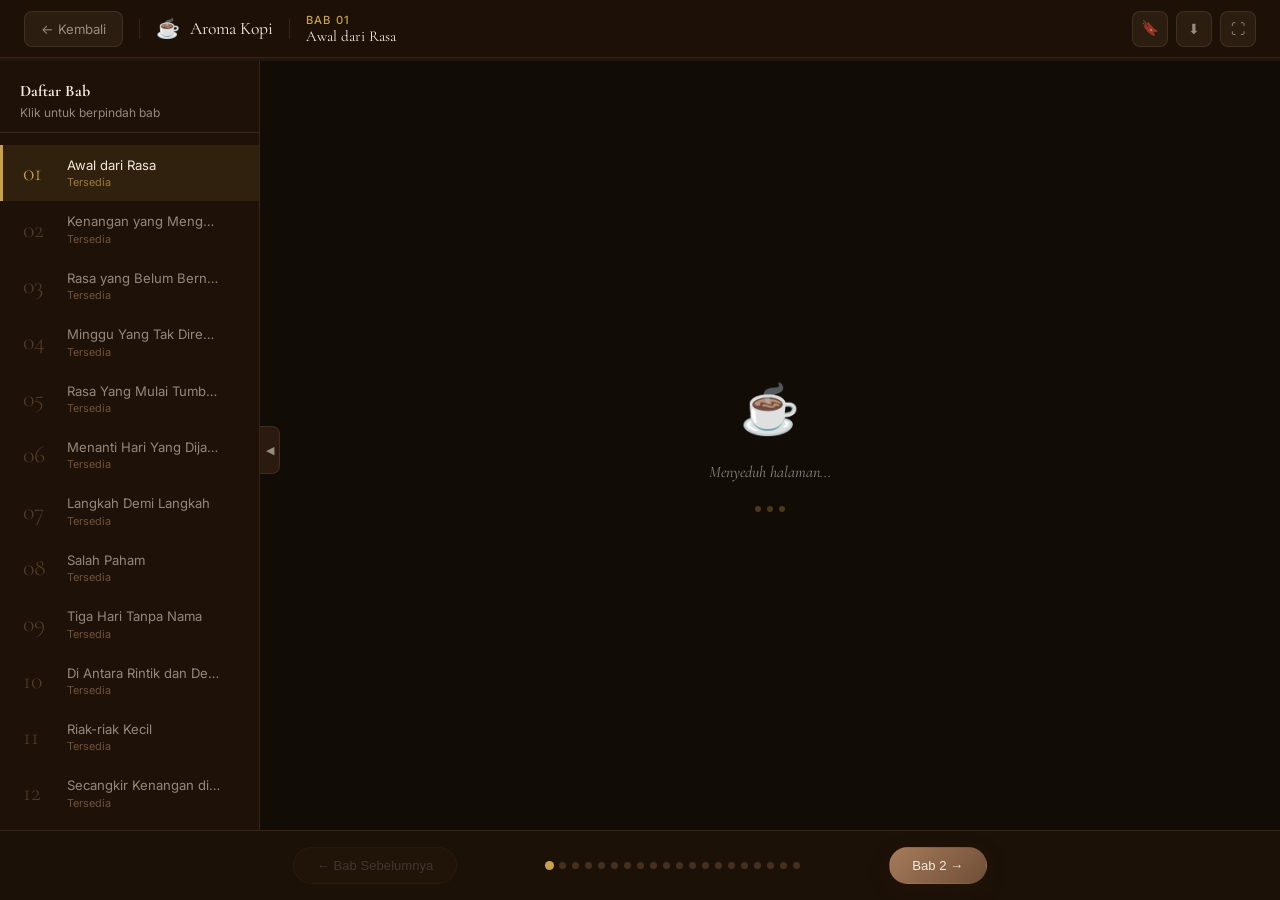
==== commit fe232ccf: "Update pdf-viewer.html" ====
--- a/pdf-viewer.html
+++ b/pdf-viewer.html
@@ -456,8 +456,8 @@
       { num: 11, title: "Riak-riak Kecil", file: "drafts/aroma_kopi_rasa_kenangan_bab11.pdf", available: true },
       { num: 12, title: "Secangkir Kenangan di Kala Hujan", file: "drafts/aroma_kopi_rasa_kenangan_bab12.pdf", available: true },
       { num: 13, title: "Hal-Hal yang Tak Terucap", file: "drafts/aroma_kopi_rasa_kenangan_bab13.pdf", available: true },
-      { num: 14, title: "Jeda yang Berarti", file: "drafts/aroma_kopi_rasa_kenangan_bab14.pdf", available: false },
-      { num: 15, title: "Kembali ke Stasiun Itu", file: "drafts/aroma_kopi_rasa_kenangan_bab15.pdf", available: false },
+      { num: 14, title: "Sebelum Berangkat", file: "drafts/aroma_kopi_rasa_kenangan_bab14.pdf", available: true },
+      { num: 15, title: "Seekor Kucing dan Dua Wanita", file: "drafts/aroma_kopi_rasa_kenangan_bab15.pdf", available: true },
       { num: 16, title: "Kata yang Akhirnya Terucap", file: "drafts/aroma_kopi_rasa_kenangan_bab16.pdf", available: false },
       { num: 17, title: "Antara Berani dan Takut", file: "drafts/aroma_kopi_rasa_kenangan_bab17.pdf", available: false },
       { num: 18, title: "Rasa yang Tak Terbantahkan", file: "drafts/aroma_kopi_rasa_kenangan_bab18.pdf", available: false },
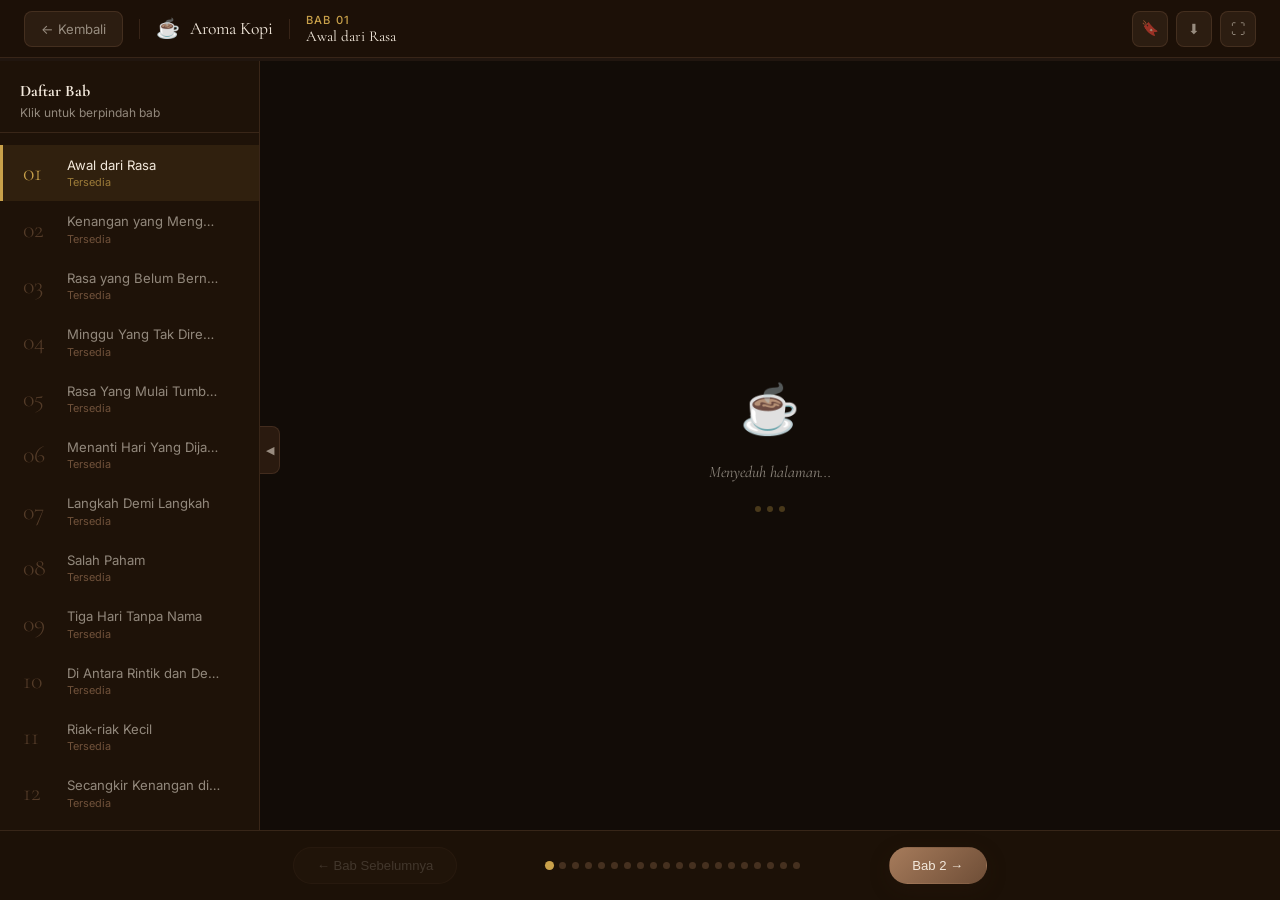
==== commit 0df070f3: "Update pdf-viewer.html" ====
--- a/pdf-viewer.html
+++ b/pdf-viewer.html
@@ -458,7 +458,7 @@
       { num: 13, title: "Hal-Hal yang Tak Terucap", file: "drafts/aroma_kopi_rasa_kenangan_bab13.pdf", available: true },
       { num: 14, title: "Sebelum Berangkat", file: "drafts/aroma_kopi_rasa_kenangan_bab14.pdf", available: true },
       { num: 15, title: "Seekor Kucing dan Dua Wanita", file: "drafts/aroma_kopi_rasa_kenangan_bab15.pdf", available: true },
-      { num: 16, title: "Kata yang Akhirnya Terucap", file: "drafts/aroma_kopi_rasa_kenangan_bab16.pdf", available: false },
+      { num: 16, title: "Dalam Setiap Kata Selamat Tinggal", file: "drafts/aroma_kopi_rasa_kenangan_bab16.pdf", available: true },
       { num: 17, title: "Antara Berani dan Takut", file: "drafts/aroma_kopi_rasa_kenangan_bab17.pdf", available: false },
       { num: 18, title: "Rasa yang Tak Terbantahkan", file: "drafts/aroma_kopi_rasa_kenangan_bab18.pdf", available: false },
       { num: 19, title: "Memilih untuk Percaya", file: "drafts/aroma_kopi_rasa_kenangan_bab19.pdf", available: false },
